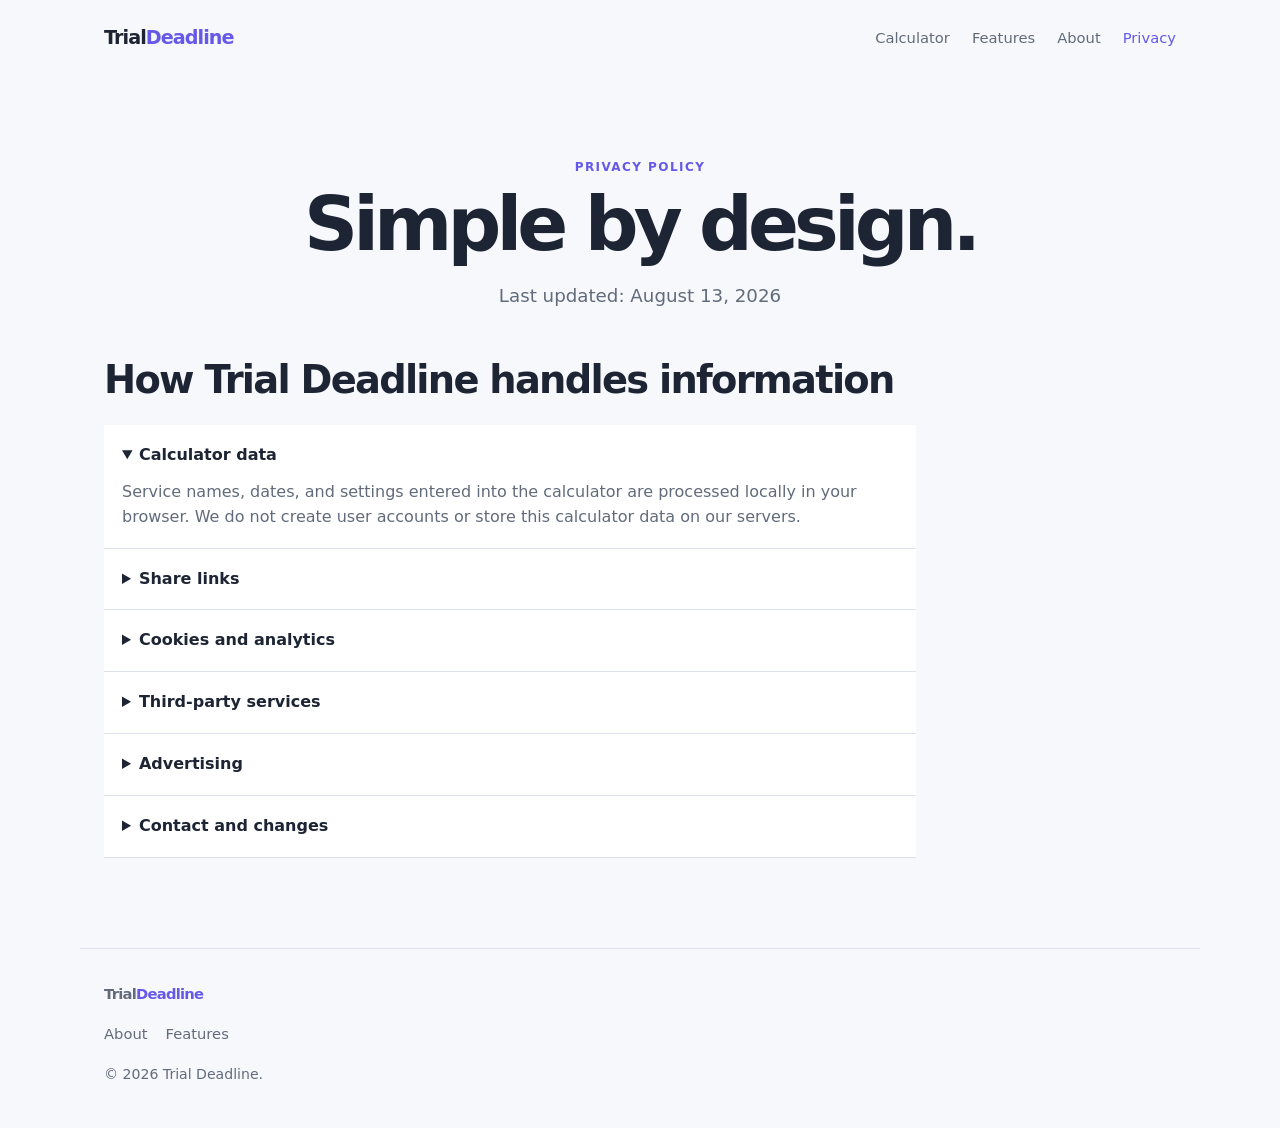
==== privacy.html @ 85d8e126 "Initial Trial Deadline static site" ====
<!doctype html><html lang="en"><head><meta charset="utf-8"><meta name="viewport" content="width=device-width,initial-scale=1"><meta name="description" content="Trial Deadline privacy policy: a no-account browser tool designed to process calculator inputs locally."><link rel="canonical" href="https://YOUR-DOMAIN.example/privacy.html"><link rel="stylesheet" href="assets/css/site.css"><title>Privacy Policy | Trial Deadline</title></head><body><header class="site-header"><a class="brand" href="index.html">Trial<span>Deadline</span></a><nav><a href="index.html">Calculator</a><a href="features.html">Features</a><a href="about.html">About</a><a aria-current="page" href="privacy.html">Privacy</a></nav></header><main><section class="hero"><p class="eyebrow">PRIVACY POLICY</p><h1>Simple by design.</h1><p class="lead">Last updated: August 13, 2026</p></section><section class="content-section faq"><h2>How Trial Deadline handles information</h2><details open><summary>Calculator data</summary><p>Service names, dates, and settings entered into the calculator are processed locally in your browser. We do not create user accounts or store this calculator data on our servers.</p></details><details><summary>Share links</summary><p>When you copy a share link, the entered values are placed in the URL so the recipient’s browser can reproduce the calculation. Anyone with that URL can read those values. Do not include sensitive information in the service name.</p></details><details><summary>Cookies and analytics</summary><p>This version of Trial Deadline does not set cookies for calculator functionality and does not include analytics scripts. If we add advertising or analytics in the future, this policy will be updated before those tools are enabled.</p></details><details><summary>Third-party services</summary><p>Downloading a calendar file happens on your device. If you import it into a calendar provider, that provider’s privacy policy applies. This site is not responsible for third-party websites or services.</p></details><details><summary>Advertising</summary><p>We may display third-party advertising in the future. Advertising providers may use cookies or similar technologies as described in their own privacy notices and as permitted by applicable law. Where required, we will provide notice and consent controls.</p></details><details><summary>Contact and changes</summary><p>Before launch, replace this sentence with a working contact email address. We may update this policy to reflect changes to the site or applicable requirements, and will revise the date above when we do.</p></details></section></main><footer class="site-footer"><a class="brand" href="index.html">Trial<span>Deadline</span></a><div><a href="about.html">About</a><a href="features.html">Features</a></div><p>© <span id="year"></span> Trial Deadline.</p></footer><script type="module" src="assets/js/app.js"></script></body></html>
---- assets/css/site.css ----
:root{--ink:#1d2433;--muted:#626b7b;--paper:#f7f8fc;--white:#fff;--line:#dce1eb;--accent:#6659e8;--accent-dark:#4d41ca;--soft:#eeeefe;--radius:18px;--max:1120px}*{box-sizing:border-box}body{margin:0;background:var(--paper);color:var(--ink);font-family:Inter,ui-sans-serif,system-ui,-apple-system,"Segoe UI",sans-serif;line-height:1.55}.skip-link{position:absolute;left:-999px}.skip-link:focus{left:1rem;top:1rem;background:#fff;padding:.5rem;z-index:5}.site-header,.site-footer,main{max-width:var(--max);margin:auto}.site-header{min-height:76px;display:flex;align-items:center;justify-content:space-between;padding:0 24px}.brand{font-weight:800;font-size:1.2rem;color:var(--ink);text-decoration:none;letter-spacing:-.05em}.brand span{color:var(--accent)}nav{display:flex;gap:22px}nav a,.site-footer a{color:var(--muted);text-decoration:none;font-size:.92rem}nav a:hover,nav a[aria-current=page]{color:var(--accent)}.hero{padding:82px 24px 48px;text-align:center}.eyebrow{font-weight:700;font-size:.75rem;color:var(--accent);letter-spacing:.12em;margin:0 0 8px;text-transform:uppercase}.hero h1{font-size:clamp(2.45rem,6vw,4.7rem);line-height:1.04;letter-spacing:-.065em;margin:0 auto 19px;max-width:780px}.lead{font-size:1.14rem;color:var(--muted);max-width:580px;margin:auto}.tool-card{background:var(--white);margin:0 24px 96px;border:1px solid var(--line);border-radius:var(--radius);box-shadow:0 18px 55px #2028520d;padding:34px;max-width:880px;margin-left:auto;margin-right:auto}.tool-heading{display:flex;justify-content:space-between;align-items:flex-start;margin-bottom:25px}.tool-heading h2,.content-section h2{letter-spacing:-.045em;line-height:1.15;margin:0;font-size:clamp(1.7rem,3vw,2.4rem)}.privacy-note{font-size:.85rem;color:var(--muted);margin:0}.form-grid{display:grid;grid-template-columns:repeat(2,1fr);gap:18px}label{font-weight:650;font-size:.9rem;display:block}input,select{width:100%;border:1px solid var(--line);border-radius:9px;background:#fff;color:var(--ink);font:inherit;padding:11px 12px;margin-top:7px;min-height:45px}.field-pair{display:flex;gap:7px;align-items:end}.field-pair input{min-width:0}.field-pair select{width:112px}.suffix{margin-bottom:12px;white-space:nowrap;color:var(--muted);font-size:.86rem}.button{border:0;border-radius:9px;padding:12px 17px;margin-top:25px;font:700 .93rem inherit;cursor:pointer}.button-primary{background:var(--accent);color:#fff}.button-primary:hover{background:var(--accent-dark)}.button-secondary{background:var(--soft);color:var(--accent)}.result{background:var(--soft);border-radius:12px;padding:25px;margin-top:28px}.result h3{font-size:clamp(1.8rem,4vw,2.65rem);letter-spacing:-.05em;margin:0}.result p{color:var(--muted);margin:6px 0}.result-actions{display:flex;gap:10px;flex-wrap:wrap}.result-actions .button{margin-top:14px}.status{font-size:.86rem;min-height:1.25em}.content-section{padding:0 24px 90px}.two-columns{display:grid;grid-template-columns:1fr 1fr;gap:11%;max-width:960px}.two-columns p{color:var(--muted);margin-top:0}.steps{display:grid;grid-template-columns:repeat(3,1fr);gap:18px;margin-top:30px}.steps article{background:#fff;border:1px solid var(--line);padding:25px;border-radius:14px}.steps span{color:var(--accent);font-weight:800}.steps h3{margin:17px 0 7px;letter-spacing:-.025em}.steps p,.faq p{color:var(--muted);margin:0}.faq{max-width:860px}.faq h2{margin-bottom:23px}.faq details{background:#fff;border-bottom:1px solid var(--line);padding:18px}.faq summary{font-weight:700;cursor:pointer}.faq details p{padding-top:12px}.site-footer{border-top:1px solid var(--line);padding:34px 24px;color:var(--muted);font-size:.88rem}.site-footer>div{display:flex;gap:18px;margin:18px 0}.site-footer p{margin:8px 0}@media(max-width:640px){.site-header{padding:0 18px}.site-header nav{gap:12px}.site-header nav a:nth-child(2),.site-header nav a:nth-child(3){display:none}.hero{padding-top:58px}.tool-card{margin:0 16px 70px;padding:22px}.tool-heading{display:block}.privacy-note{margin-top:6px}.form-grid,.two-columns,.steps{grid-template-columns:1fr}.content-section{padding:0 18px 66px}.field-pair select{width:104px}}
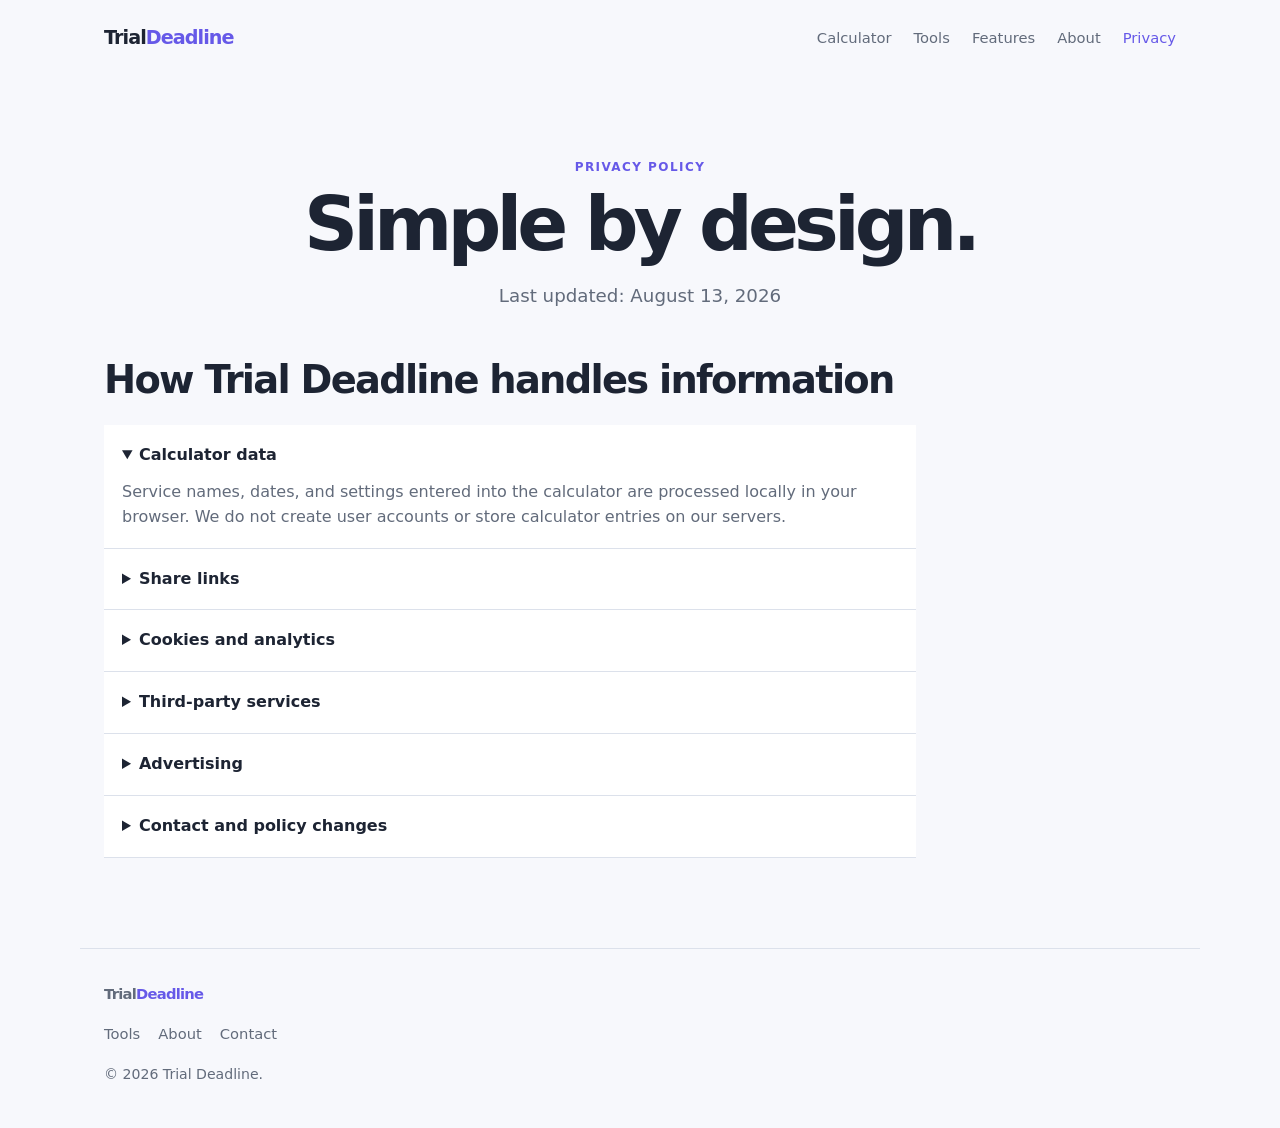
==== commit 6046e41b: "Add contact details and improve privacy policy" ====
--- a/privacy.html
+++ b/privacy.html
@@ -1 +1 @@
-<!doctype html><html lang="en"><head><meta charset="utf-8"><meta name="viewport" content="width=device-width,initial-scale=1"><meta name="description" content="Trial Deadline privacy policy: a no-account browser tool designed to process calculator inputs locally."><link rel="canonical" href="https://YOUR-DOMAIN.example/privacy.html"><link rel="stylesheet" href="assets/css/site.css"><title>Privacy Policy | Trial Deadline</title></head><body><header class="site-header"><a class="brand" href="index.html">Trial<span>Deadline</span></a><nav><a href="index.html">Calculator</a><a href="features.html">Features</a><a href="about.html">About</a><a aria-current="page" href="privacy.html">Privacy</a></nav></header><main><section class="hero"><p class="eyebrow">PRIVACY POLICY</p><h1>Simple by design.</h1><p class="lead">Last updated: August 13, 2026</p></section><section class="content-section faq"><h2>How Trial Deadline handles information</h2><details open><summary>Calculator data</summary><p>Service names, dates, and settings entered into the calculator are processed locally in your browser. We do not create user accounts or store this calculator data on our servers.</p></details><details><summary>Share links</summary><p>When you copy a share link, the entered values are placed in the URL so the recipient’s browser can reproduce the calculation. Anyone with that URL can read those values. Do not include sensitive information in the service name.</p></details><details><summary>Cookies and analytics</summary><p>This version of Trial Deadline does not set cookies for calculator functionality and does not include analytics scripts. If we add advertising or analytics in the future, this policy will be updated before those tools are enabled.</p></details><details><summary>Third-party services</summary><p>Downloading a calendar file happens on your device. If you import it into a calendar provider, that provider’s privacy policy applies. This site is not responsible for third-party websites or services.</p></details><details><summary>Advertising</summary><p>We may display third-party advertising in the future. Advertising providers may use cookies or similar technologies as described in their own privacy notices and as permitted by applicable law. Where required, we will provide notice and consent controls.</p></details><details><summary>Contact and changes</summary><p>Before launch, replace this sentence with a working contact email address. We may update this policy to reflect changes to the site or applicable requirements, and will revise the date above when we do.</p></details></section></main><footer class="site-footer"><a class="brand" href="index.html">Trial<span>Deadline</span></a><div><a href="about.html">About</a><a href="features.html">Features</a></div><p>© <span id="year"></span> Trial Deadline.</p></footer><script type="module" src="assets/js/app.js"></script></body></html>
+<!doctype html><html lang="en"><head><meta charset="utf-8"><meta name="viewport" content="width=device-width,initial-scale=1"><meta name="description" content="Trial Deadline privacy policy: a no-account browser tool designed to process calculator inputs locally."><link rel="canonical" href="https://YOUR-DOMAIN.example/privacy.html"><link rel="stylesheet" href="assets/css/site.css"><title>Privacy Policy | Trial Deadline</title></head><body><header class="site-header"><a class="brand" href="index.html">Trial<span>Deadline</span></a><nav><a href="index.html">Calculator</a><a href="tools.html">Tools</a><a href="features.html">Features</a><a href="about.html">About</a><a aria-current="page" href="privacy.html">Privacy</a></nav></header><main><section class="hero"><p class="eyebrow">PRIVACY POLICY</p><h1>Simple by design.</h1><p class="lead">Last updated: August 13, 2026</p></section><section class="content-section faq"><h2>How Trial Deadline handles information</h2><details open><summary>Calculator data</summary><p>Service names, dates, and settings entered into the calculator are processed locally in your browser. We do not create user accounts or store calculator entries on our servers.</p></details><details><summary>Share links</summary><p>When you copy a share link, the entered values are placed in the URL so the recipient’s browser can reproduce the calculation. Anyone with that URL can read those values. Do not include sensitive information in a service name.</p></details><details><summary>Cookies and analytics</summary><p>This version of Trial Deadline does not set cookies for calculator functionality and does not include analytics scripts. If we add advertising or analytics in the future, this policy will be updated before those tools are enabled.</p></details><details><summary>Third-party services</summary><p>Downloading a calendar file happens on your device. If you import it into a calendar provider, that provider’s privacy policy applies. This site is not responsible for third-party websites or services.</p></details><details><summary>Advertising</summary><p>We may display third-party advertising in the future. Third-party vendors, including Google, may use cookies to serve ads based on prior visits to this or other websites. Visitors can manage personalized advertising through Google Ads Settings or opt out through the relevant provider tools, where available. We will update this policy and provide any required consent controls before enabling advertising.</p></details><details><summary>Contact and policy changes</summary><p>For privacy questions or requests, email <a href="mailto:ustools.studio@gmail.com">ustools.studio@gmail.com</a>. We may update this policy to reflect changes to the site or applicable requirements and will revise the date above when we do.</p></details></section></main><footer class="site-footer"><a class="brand" href="index.html">Trial<span>Deadline</span></a><div><a href="tools.html">Tools</a><a href="about.html">About</a><a href="contact.html">Contact</a></div><p>© <span id="year"></span> Trial Deadline.</p></footer><script type="module" src="assets/js/app.js"></script></body></html>
--- a/assets/css/site.css
+++ b/assets/css/site.css
@@ -1 +1 @@
-:root{--ink:#1d2433;--muted:#626b7b;--paper:#f7f8fc;--white:#fff;--line:#dce1eb;--accent:#6659e8;--accent-dark:#4d41ca;--soft:#eeeefe;--radius:18px;--max:1120px}*{box-sizing:border-box}body{margin:0;background:var(--paper);color:var(--ink);font-family:Inter,ui-sans-serif,system-ui,-apple-system,"Segoe UI",sans-serif;line-height:1.55}.skip-link{position:absolute;left:-999px}.skip-link:focus{left:1rem;top:1rem;background:#fff;padding:.5rem;z-index:5}.site-header,.site-footer,main{max-width:var(--max);margin:auto}.site-header{min-height:76px;display:flex;align-items:center;justify-content:space-between;padding:0 24px}.brand{font-weight:800;font-size:1.2rem;color:var(--ink);text-decoration:none;letter-spacing:-.05em}.brand span{color:var(--accent)}nav{display:flex;gap:22px}nav a,.site-footer a{color:var(--muted);text-decoration:none;font-size:.92rem}nav a:hover,nav a[aria-current=page]{color:var(--accent)}.hero{padding:82px 24px 48px;text-align:center}.eyebrow{font-weight:700;font-size:.75rem;color:var(--accent);letter-spacing:.12em;margin:0 0 8px;text-transform:uppercase}.hero h1{font-size:clamp(2.45rem,6vw,4.7rem);line-height:1.04;letter-spacing:-.065em;margin:0 auto 19px;max-width:780px}.lead{font-size:1.14rem;color:var(--muted);max-width:580px;margin:auto}.tool-card{background:var(--white);margin:0 24px 96px;border:1px solid var(--line);border-radius:var(--radius);box-shadow:0 18px 55px #2028520d;padding:34px;max-width:880px;margin-left:auto;margin-right:auto}.tool-heading{display:flex;justify-content:space-between;align-items:flex-start;margin-bottom:25px}.tool-heading h2,.content-section h2{letter-spacing:-.045em;line-height:1.15;margin:0;font-size:clamp(1.7rem,3vw,2.4rem)}.privacy-note{font-size:.85rem;color:var(--muted);margin:0}.form-grid{display:grid;grid-template-columns:repeat(2,1fr);gap:18px}label{font-weight:650;font-size:.9rem;display:block}input,select{width:100%;border:1px solid var(--line);border-radius:9px;background:#fff;color:var(--ink);font:inherit;padding:11px 12px;margin-top:7px;min-height:45px}.field-pair{display:flex;gap:7px;align-items:end}.field-pair input{min-width:0}.field-pair select{width:112px}.suffix{margin-bottom:12px;white-space:nowrap;color:var(--muted);font-size:.86rem}.button{border:0;border-radius:9px;padding:12px 17px;margin-top:25px;font:700 .93rem inherit;cursor:pointer}.button-primary{background:var(--accent);color:#fff}.button-primary:hover{background:var(--accent-dark)}.button-secondary{background:var(--soft);color:var(--accent)}.result{background:var(--soft);border-radius:12px;padding:25px;margin-top:28px}.result h3{font-size:clamp(1.8rem,4vw,2.65rem);letter-spacing:-.05em;margin:0}.result p{color:var(--muted);margin:6px 0}.result-actions{display:flex;gap:10px;flex-wrap:wrap}.result-actions .button{margin-top:14px}.status{font-size:.86rem;min-height:1.25em}.content-section{padding:0 24px 90px}.two-columns{display:grid;grid-template-columns:1fr 1fr;gap:11%;max-width:960px}.two-columns p{color:var(--muted);margin-top:0}.steps{display:grid;grid-template-columns:repeat(3,1fr);gap:18px;margin-top:30px}.steps article{background:#fff;border:1px solid var(--line);padding:25px;border-radius:14px}.steps span{color:var(--accent);font-weight:800}.steps h3{margin:17px 0 7px;letter-spacing:-.025em}.steps p,.faq p{color:var(--muted);margin:0}.faq{max-width:860px}.faq h2{margin-bottom:23px}.faq details{background:#fff;border-bottom:1px solid var(--line);padding:18px}.faq summary{font-weight:700;cursor:pointer}.faq details p{padding-top:12px}.site-footer{border-top:1px solid var(--line);padding:34px 24px;color:var(--muted);font-size:.88rem}.site-footer>div{display:flex;gap:18px;margin:18px 0}.site-footer p{margin:8px 0}@media(max-width:640px){.site-header{padding:0 18px}.site-header nav{gap:12px}.site-header nav a:nth-child(2),.site-header nav a:nth-child(3){display:none}.hero{padding-top:58px}.tool-card{margin:0 16px 70px;padding:22px}.tool-heading{display:block}.privacy-note{margin-top:6px}.form-grid,.two-columns,.steps{grid-template-columns:1fr}.content-section{padding:0 18px 66px}.field-pair select{width:104px}}
+:root{--ink:#1d2433;--muted:#626b7b;--paper:#f7f8fc;--white:#fff;--line:#dce1eb;--accent:#6659e8;--accent-dark:#4d41ca;--soft:#eeeefe;--radius:18px;--max:1120px}*{box-sizing:border-box}body{margin:0;background:var(--paper);color:var(--ink);font-family:Inter,ui-sans-serif,system-ui,-apple-system,"Segoe UI",sans-serif;line-height:1.55}.skip-link{position:absolute;left:-999px}.skip-link:focus{left:1rem;top:1rem;background:#fff;padding:.5rem;z-index:5}.site-header,.site-footer,main{max-width:var(--max);margin:auto}.site-header{min-height:76px;display:flex;align-items:center;justify-content:space-between;padding:0 24px}.brand{font-weight:800;font-size:1.2rem;color:var(--ink);text-decoration:none;letter-spacing:-.05em}.brand span{color:var(--accent)}nav{display:flex;gap:22px}nav a,.site-footer a{color:var(--muted);text-decoration:none;font-size:.92rem}nav a:hover,nav a[aria-current=page]{color:var(--accent)}.hero{padding:82px 24px 48px;text-align:center}.compact-hero{padding-bottom:38px}.eyebrow{font-weight:700;font-size:.75rem;color:var(--accent);letter-spacing:.12em;margin:0 0 8px;text-transform:uppercase}.hero h1{font-size:clamp(2.45rem,6vw,4.7rem);line-height:1.04;letter-spacing:-.065em;margin:0 auto 19px;max-width:780px}.lead{font-size:1.14rem;color:var(--muted);max-width:580px;margin:auto}.tool-card{background:var(--white);margin:0 24px 96px;border:1px solid var(--line);border-radius:var(--radius);box-shadow:0 18px 55px #2028520d;padding:34px;max-width:880px;margin-left:auto;margin-right:auto}.tool-heading{display:flex;justify-content:space-between;align-items:flex-start;margin-bottom:25px}.tool-heading h2,.content-section h2{letter-spacing:-.045em;line-height:1.15;margin:0;font-size:clamp(1.7rem,3vw,2.4rem)}.privacy-note{font-size:.85rem;color:var(--muted);margin:0}.form-grid{display:grid;grid-template-columns:repeat(2,1fr);gap:18px}label{font-weight:650;font-size:.9rem;display:block}input,select{width:100%;border:1px solid var(--line);border-radius:9px;background:#fff;color:var(--ink);font:inherit;padding:11px 12px;margin-top:7px;min-height:45px}.field-pair{display:flex;gap:7px;align-items:end}.field-pair input{min-width:0}.field-pair select{width:112px}.suffix{margin-bottom:12px;white-space:nowrap;color:var(--muted);font-size:.86rem}.button{border:0;border-radius:9px;padding:12px 17px;margin-top:25px;font:700 .93rem inherit;cursor:pointer}.button-primary{background:var(--accent);color:#fff}.button-primary:hover{background:var(--accent-dark)}.button-secondary{background:var(--soft);color:var(--accent)}.result{background:var(--soft);border-radius:12px;padding:25px;margin-top:28px}.result h3{font-size:clamp(1.8rem,4vw,2.65rem);letter-spacing:-.05em;margin:0}.result p{color:var(--muted);margin:6px 0}.result-actions{display:flex;gap:10px;flex-wrap:wrap}.result-actions .button{margin-top:14px}.status{font-size:.86rem;min-height:1.25em}.content-section{padding:0 24px 90px}.two-columns{display:grid;grid-template-columns:1fr 1fr;gap:11%;max-width:960px}.two-columns p{color:var(--muted);margin-top:0}.steps,.tool-links{display:grid;grid-template-columns:repeat(3,1fr);gap:18px;margin-top:30px}.steps article,.tool-links a{background:#fff;border:1px solid var(--line);padding:25px;border-radius:14px}.steps span{color:var(--accent);font-weight:800}.steps h3{margin:17px 0 7px;letter-spacing:-.025em}.steps p,.faq p{color:var(--muted);margin:0}.tool-links a{color:var(--ink);text-decoration:none;transition:transform .15s,border-color .15s}.tool-links a:hover{border-color:var(--accent);transform:translateY(-2px)}.tool-links strong,.tool-links span{display:block}.tool-links span{color:var(--muted);font-size:.9rem;margin-top:8px}.tool-links-large{grid-template-columns:repeat(2,1fr);max-width:900px;margin:0 auto}.tool-links-large a{min-height:135px}.faq{max-width:860px}.faq h2{margin-bottom:23px}.faq details{background:#fff;border-bottom:1px solid var(--line);padding:18px}.faq summary{font-weight:700;cursor:pointer}.faq details p{padding-top:12px}.site-footer{border-top:1px solid var(--line);padding:34px 24px;color:var(--muted);font-size:.88rem}.site-footer>div{display:flex;gap:18px;margin:18px 0}.site-footer p{margin:8px 0}@media(max-width:640px){.site-header{padding:0 18px}.site-header nav{gap:12px}.site-header nav a:nth-child(3),.site-header nav a:nth-child(4){display:none}.hero{padding-top:58px}.tool-card{margin:0 16px 70px;padding:22px}.tool-heading{display:block}.privacy-note{margin-top:6px}.form-grid,.two-columns,.steps,.tool-links,.tool-links-large{grid-template-columns:1fr}.content-section{padding:0 18px 66px}.field-pair select{width:104px}}
